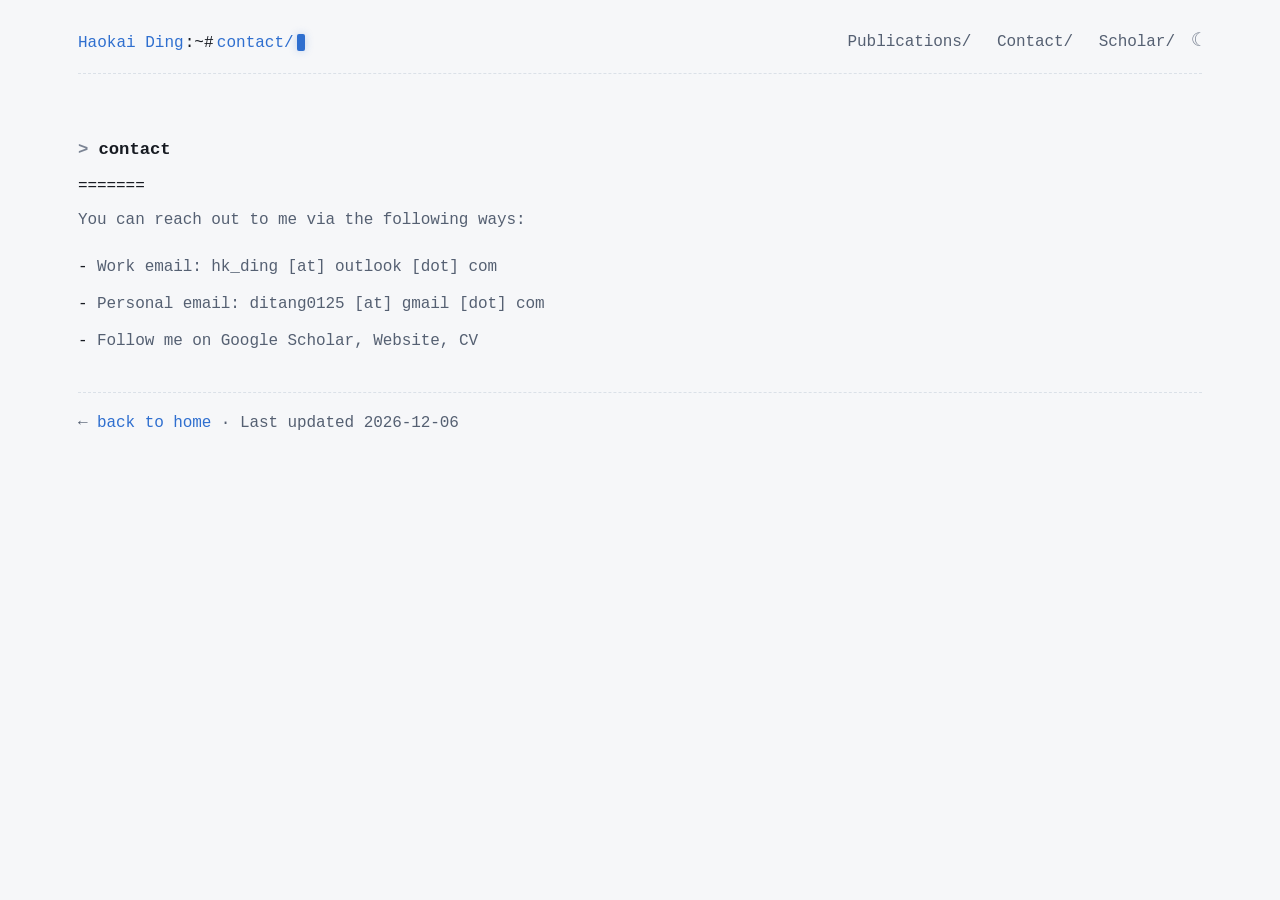
==== contact.html @ 255bdd1d "Create academic console homepage template Publish a terminal-inspired academic homepage template bas" ====
<!DOCTYPE html>
<html lang="en">
<head>
  <meta charset="UTF-8" />
  <title>Contact · Haokai Ding</title>
  <meta name="viewport" content="width=device-width, initial-scale=1.0" />
  <meta name="description" content="Contact information for Haokai Ding." />
  <meta name="color-scheme" content="light dark" />
  <link rel="stylesheet" href="styles.css" />
</head>
<body>
  <div class="container">
    <nav class="site-nav" aria-label="Primary">
      <div class="site-brand" aria-label="site mark"><span class="site-mark"><a class="site-mark-link" href="index.html">Haokai Ding</a><span class="site-mark-prompt">:~#</span></span><span class="site-path">contact/</span></div>
      <div class="nav-links">
        <a href="publications.html">Publications/</a>
        <a class="nav-active" href="contact.html">Contact/</a>
        <a href="https://scholar.google.com/citations?user=ikir1CUAAAAJ&hl=en" target="_blank" rel="noopener noreferrer">Scholar/</a>
      </div>
      <button id="theme-switcher" type="button" aria-label="Toggle dark mode">☾</button>
    </nav>

    <main class="main-content">
      <section class="content-section contact-page" id="contact">
        <h2>Contact</h2>
        <p class="intro-rule">=======</p>
        <p class="contact-lead">You can reach out to me via the following ways:</p>
        <ul class="contact-block">
          <li>Work email: <a href="mailto:hk_ding@outlook.com">hk_ding [at] outlook [dot] com</a></li>
          <li>Personal email: <a href="mailto:ditang0125@gmail.com">ditang0125 [at] gmail [dot] com</a></li>
          <li>Follow me on <a href="https://scholar.google.com/citations?user=ikir1CUAAAAJ&hl=en" target="_blank" rel="noopener noreferrer">Google Scholar</a>, <a href="https://hkding0125.github.io/" target="_blank" rel="noopener noreferrer">Website</a>, <a href="pdfs/Haokai_CV_EN.pdf" target="_blank" rel="noopener noreferrer">CV</a></li>
        </ul>
      </section>
    </main>

    <footer class="site-footer compact-footer">
      <p class="footer-meta">← <a href="index.html">back to home</a> · Last updated <time id="lastUpdated" datetime="">—</time></p>
    </footer>
  </div>

  <script src="scripts.js"></script>
</body>
</html>
---- styles.css ----
:root {
  --bg: #f6f7f9;
  --surface: #ffffff;
  --surface-soft: #f4f6f8;
  --text: #171b22;
  --text-soft: #556072;
  --text-faint: #7b8494;
  --line: #dbe1e8;
  --accent: #2f6fcf;
  --accent-soft: rgba(47, 111, 207, 0.08);
  --shadow: none;
  --font-mono: "JetBrains Mono", "IBM Plex Mono", "SFMono-Regular", Menlo, Consolas, "Liberation Mono", monospace;
  --content-width: 1180px;
}

* {
  box-sizing: border-box;
}

html {
  scroll-behavior: smooth;
}

body {
  margin: 0;
  background: var(--bg);
  color: var(--text);
  font-family: var(--font-mono);
  line-height: 1.82;
  letter-spacing: -0.005em;
  -webkit-font-smoothing: antialiased;
  -moz-osx-font-smoothing: grayscale;
}

@keyframes page-pop-in {
  0% {
    opacity: 0;
    transform: translateY(10px) scale(0.985);
  }

  100% {
    opacity: 1;
    transform: translateY(0) scale(1);
  }
}

html.theme-transition body,
html.theme-transition body *,
html.theme-transition body *::before,
html.theme-transition body *::after {
  transition: background-color 0.25s ease, color 0.25s ease, border-color 0.25s ease, opacity 0.25s ease;
}

img {
  max-width: 100%;
  height: auto;
}

button,
a {
  font: inherit;
}

a {
  color: var(--accent);
  text-decoration: none;
}

a:hover {
  text-decoration: underline;
}

.container {
  width: min(100%, var(--content-width));
  margin: 0 auto;
  padding: 28px 28px 64px;
}

.site-nav {
  display: flex;
  align-items: center;
  justify-content: space-between;
  gap: 16px;
  padding: 0 0 16px;
  margin-bottom: 48px;
  border-bottom: 1px dashed var(--line);
}

.site-brand {
  color: var(--text);
  font-weight: 500;
  text-transform: none;
  margin-right: auto;
  display: inline-flex;
  align-items: center;
  gap: 0.22ch;
  letter-spacing: 0;
  line-height: 1;
  white-space: nowrap;
}

.site-mark {
  display: inline-flex;
  align-items: center;
  gap: 0.12ch;
}

.site-mark-link,
.site-path {
  color: var(--accent);
}

.site-mark-link {
  text-decoration: none;
}

.site-mark-link:hover {
  text-decoration: none;
}

.site-mark-prompt {
  color: var(--text);
}

.site-path {
  margin-left: 0.12ch;
}

.site-brand::after {
  content: "";
  display: inline-block;
  flex: 0 0 auto;
  width: 0.88ch;
  height: 1.02em;
  margin-left: 0.1ch;
  align-self: center;
  background: var(--accent);
  border-radius: 2px;
  box-shadow: 0 0 0.55rem color-mix(in srgb, var(--accent) 28%, transparent);
  animation: hero-cursor-fade 1.6s ease-in-out infinite;
}

.nav-links {
  display: inline-flex;
  align-items: center;
  gap: 1.6rem;
  color: var(--text-soft);
  margin-left: auto;
}

.nav-links a {
  color: inherit;
  font-weight: 500;
  white-space: nowrap;
}

.nav-links a.nav-active,
.nav-links a:hover {
  color: var(--text-soft);
  text-decoration: none;
}

#theme-switcher {
  border: 0;
  background: transparent;
  color: var(--text-faint);
  padding: 0;
  cursor: pointer;
  font-size: 1.15rem;
  line-height: 1;
}

#theme-switcher:hover {
  background: transparent;
  color: var(--text-soft);
}

.hero,
.page-header,
.content-section,
.site-footer {
  opacity: 0;
  animation: page-pop-in 0.5s cubic-bezier(0.2, 0.8, 0.2, 1) forwards;
}

.hero,
.page-header {
  margin-bottom: 52px;
}

.hero {
  animation-delay: 0.04s;
  display: grid;
  grid-template-columns: 148px minmax(0, 1fr);
  gap: 44px;
  align-items: start;
}

.hero-media {
  display: flex;
  flex-direction: column;
  align-items: flex-start;
}

.content-section:nth-of-type(1) {
  animation-delay: 0.08s;
}

.content-section:nth-of-type(2) {
  animation-delay: 0.12s;
}

.content-section:nth-of-type(3) {
  animation-delay: 0.16s;
}

.content-section:nth-of-type(4) {
  animation-delay: 0.2s;
}

.content-section:nth-of-type(5) {
  animation-delay: 0.24s;
}

.content-section:nth-of-type(6) {
  animation-delay: 0.28s;
}

.content-section:nth-of-type(7) {
  animation-delay: 0.32s;
}

.content-section:nth-of-type(8) {
  animation-delay: 0.36s;
}

.site-footer {
  animation-delay: 0.4s;
}

@media (prefers-reduced-motion: reduce) {
  .hero,
  .page-header,
  .content-section,
  .site-footer {
    opacity: 1;
    animation: none;
  }

  .site-brand::after {
    animation: none;
    opacity: 0.82;
  }
}

.prompt-line {
  margin: 8px 0 0;
  color: var(--text-faint);
  font-size: 0.94rem;
}

h1 {
  margin: 0 0 14px;
  font-size: clamp(2.6rem, 5.8vw, 3.4rem);
  line-height: 1.08;
  font-weight: 700;
}

.intro-title {
  margin: 0;
  font-size: 1.15rem;
  font-weight: 700;
  text-transform: none;
}

.intro-title::before {
  content: none;
}

.intro-rule {
  margin: -2px 0 12px;
  color: var(--text);
  line-height: 1;
}

@keyframes hero-cursor-fade {
  0%, 18% {
    opacity: 0;
  }

  50% {
    opacity: 0.92;
  }

  100% {
    opacity: 0;
  }
}

.page-summary {
  margin: 0 0 14px;
  color: var(--text);
  text-wrap: pretty;
}

.hero-copy {
  max-width: none;
}

.hero-intro {
  padding-top: 2px;
  max-width: none;
}

.hero-intro p {
  margin: 0 0 20px;
  color: var(--text-soft);
  line-height: 1.78;
  text-align: left;
  text-justify: auto;
  hyphens: none;
}

.hero-intro p:last-child {
  margin-bottom: 0;
}

.intro-highlight {
  color: var(--text) !important;
}

.page-note,
.section-intro,
.pub-meta,
.pub-venue,
.news-text,
.stack-item p,
.detail-item p,
.footer-meta,
.visitor-map-fallback,
.plain-list,
.award-list,
.stack-tags {
  color: var(--text-soft);
}

.page-note,
.page-summary {
  max-width: none;
}

.hero-links {
  display: flex;
  flex-wrap: wrap;
  gap: 0.3rem 0.55rem;
  align-items: center;
  color: var(--text-faint);
}

.hero-links a {
  color: var(--text-soft);
}

.hero-links span {
  color: var(--line);
}


.contact-list li::after {
  content: " /";
  color: var(--line);
  margin-left: 8px;
}

.contact-list li:last-child::after {
  content: "";
  margin-left: 0;
}

.contact-list a {
  display: inline-block;
  padding: 2px 0;
}

.jump-line {
  margin-top: 10px;
  color: var(--text-faint);
}


.profile-container {
  position: relative;
  width: 148px;
  aspect-ratio: 2 / 3;
  border: 1px dashed var(--line);
  overflow: hidden;
  background: var(--surface);
}

.profile-image {
  position: absolute;
  inset: 0;
  width: 100%;
  height: 100%;
  object-fit: cover;
  transition: opacity 0.25s ease;
}

.profile-image.default {
  opacity: 1;
}

.profile-image.hover {
  opacity: 0;
}

.profile-container:hover .profile-image.default,
.profile-container.toggled .profile-image.default {
  opacity: 0;
}

.profile-container:hover .profile-image.hover,
.profile-container.toggled .profile-image.hover {
  opacity: 1;
}

.main-content {
  display: flex;
  flex-direction: column;
  gap: 42px;
}

.content-section {
  padding-top: 12px;
  scroll-margin-top: 24px;
}

.content-section > p,
.content-section > .section-intro {
  max-width: none;
  text-align: left;
  text-justify: auto;
  hyphens: none;
}

.section-heading {
  display: flex;
  align-items: baseline;
  justify-content: space-between;
  gap: 16px;
}

.section-link {
  white-space: nowrap;
  font-size: 0.92rem;
  color: var(--text-faint);
}

h2 {
  margin: 0 0 14px;
  font-size: 1.08rem;
  font-weight: 700;
  text-transform: lowercase;
}

h2::before {
  content: "> ";
  color: var(--text-faint);
}

h3 {
  margin: 0 0 6px;
  font-size: 1rem;
  font-weight: 700;
}

.group-title {
  margin: 18px 0 10px;
  color: var(--text-faint);
  text-transform: lowercase;
}

p {
  margin: 0;
}

.publication-list,
.news-list,
.plain-list,
.award-list {
  margin: 0;
  padding: 0;
}

.publication-list {
  list-style: none;
  display: flex;
  flex-direction: column;
  gap: 12px;
  counter-reset: publication;
}

.latest-publications {
  animation-delay: 0.14s;
}

.latest-publications h2::before {
  content: none;
}

.latest-heading {
  margin-bottom: 14px;
}

.latest-heading h2 {
  margin-bottom: 0;
  font-size: 1rem;
  font-weight: 700;
  text-transform: none;
}

.latest-heading-rule {
  margin-top: -3px;
  color: var(--text);
  line-height: 1.02;
  letter-spacing: 0.01em;
}

.selected-list {
  gap: 26px;
}

.selected-list .publication-item,
.selected-list .publication-item:first-child {
  position: static;
  padding-left: 0;
  padding-top: 0;
  border-top: 0;
}

.selected-list .publication-item::before {
  content: none;
}

.pub-title-line {
  display: block;
  line-height: 1.55;
}

.selected-list .pub-title {
  font-weight: 700;
  color: var(--text);
}

.inline-links {
  display: inline;
  margin-left: 0.18ch;
}

.inline-links .inline-link,
.inline-links a {
  margin-left: 0.16ch;
  color: #4e8fe8;
}

.pub-authors-line {
  margin-top: 3px;
  color: var(--text);
  line-height: 1.5;
}

.pub-venue-line {
  margin-top: 2px;
  color: var(--text-soft);
  line-height: 1.35;
}

.latest-publications-more {
  margin-top: 14px;
  color: var(--text-faint);
}

.latest-publications-more a {
  color: var(--text-faint);
}

.full-list .publication-item {
  position: relative;
  padding-left: 36px;
}

.full-list .publication-item::before {
  counter-increment: publication;
  content: "[" counter(publication) "]";
  position: absolute;
  left: 0;
  top: 0;
  color: var(--text-faint);
}

.publication-item {
  border-top: 1px dashed var(--line);
  padding-top: 14px;
}

.publication-item:first-child {
  padding-top: 0;
  border-top: 0;
}

.pub-title {
  color: var(--text);
  margin-bottom: 4px;
}

.pub-venue {
  margin-top: 2px;
}

.pub-links {
  display: flex;
  flex-wrap: wrap;
  gap: 8px 12px;
  margin-top: 8px;
}

.pub-links a,
.inline-link {
  color: var(--accent);
  background: transparent;
  border: 0;
  padding: 0;
  cursor: pointer;
}

.inline-link:hover,
.pub-links a:hover {
  text-decoration: underline;
}

.contact-lead {
  margin: 0 0 18px;
  color: var(--text-soft);
}

.contact-block {
  list-style: none;
  margin: 0;
  padding: 0;
}

.contact-block li {
  margin: 0 0 8px;
  color: var(--text-soft);
}

.contact-block a {
  color: inherit;
}

.contact-block a:hover {
  color: var(--text);
}

.contact-block li::before {
  content: "- ";
  color: var(--text);
}

.news-item {
  display: grid;
  grid-template-columns: 96px minmax(0, 1fr);
  gap: 18px;
  border-top: 1px dashed var(--line);
  padding-top: 12px;
}

.news-item:first-child {
  border-top: 0;
  padding-top: 0;
}

.news-date,
.detail-side,
.award-year {
  color: var(--text-faint);
  white-space: nowrap;
}

.stack-list,
.detail-list {
  display: flex;
  flex-direction: column;
  gap: 12px;
}

.stack-item,
.detail-item {
  border-top: 1px dashed var(--line);
  padding-top: 14px;
}

.stack-item:first-child,
.detail-item:first-child {
  border-top: 0;
  padding-top: 0;
}

.stack-tags {
  margin-top: 8px;
  font-size: 0.95rem;
}

.detail-item {
  display: grid;
  grid-template-columns: minmax(0, 1fr) auto;
  gap: 16px;
}

.logo-row {
  display: flex;
  align-items: flex-start;
  gap: 12px;
}

.logo-stack {
  display: flex;
  flex-direction: column;
  gap: 8px;
  flex-shrink: 0;
}

.entry-logo {
  width: 56px;
  height: 56px;
  object-fit: contain;
  border: none;
  background: transparent;
  padding: 0;
  flex-shrink: 0;
}

.entry-logo-wide {
  width: 56px;
}

.entry-logo-sjtu {
  width: 76px;
  height: 76px;
  padding: 0;
  object-fit: contain;
  object-position: center;
}

.plain-list {
  list-style: none;
  display: flex;
  flex-direction: column;
  gap: 8px;
}

.plain-list li,
.award-list li {
  border-top: 1px dashed var(--line);
  padding-top: 10px;
}

.plain-list li:first-child,
.award-list li:first-child {
  border-top: 0;
  padding-top: 0;
}

.award-group {
  display: flex;
  flex-direction: column;
  gap: 10px;
}

.award-list {
  list-style: none;
  display: flex;
  flex-direction: column;
  gap: 10px;
}

.award-list li {
  display: grid;
  grid-template-columns: minmax(0, 1fr) auto;
  gap: 12px;
}

.meta-badge {
  display: inline-block;
  margin-left: 8px;
  color: var(--text);
  border: 1px dashed var(--line);
  padding: 0 6px;
  font-size: 0.85rem;
}

.site-footer {
  margin-top: 40px;
  padding-top: 16px;
  border-top: 1px dashed var(--line);
}

.compact-footer {
  margin-top: 28px;
}

.footer-credit {
  margin-top: 6px;
  color: var(--text-faint);
  font-size: 0.92rem;
}

.footer-credit a {
  color: inherit;
}

.footer-credit a:hover {
  color: var(--text-soft);
}

.visitor-map {
  margin-top: 12px;
}

.visitor-map > div,
.visitor-map iframe,
.visitor-map img {
  width: 100% !important;
  max-width: 100% !important;
}

.visitor-map img,
.visitor-map iframe {
  display: block;
  border: 1px dashed var(--line);
}

.visitor-map-fallback {
  font-size: 0.95rem;
}

.visitor-map-fallback .fallback-help {
  display: none;
  margin-top: 8px;
}

.visitor-map-fallback.show-help .fallback-help {
  display: block;
}

.visitor-map-fallback[data-state="loaded"] {
  display: none;
}

.modal {
  position: fixed;
  inset: 0;
  background: rgba(10, 12, 16, 0.68);
  backdrop-filter: blur(4px);
  -webkit-backdrop-filter: blur(4px);
  opacity: 0;
  visibility: hidden;
  pointer-events: none;
  transition: opacity 0.22s ease, visibility 0.22s ease;
  z-index: 1000;
}

.modal.open {
  opacity: 1;
  visibility: visible;
  pointer-events: auto;
}

.modal-panel {
  position: relative;
  width: min(92vw, 900px);
  margin: 40px auto;
  border: 1px solid color-mix(in srgb, var(--line) 86%, transparent);
  background: color-mix(in srgb, var(--surface) 94%, transparent);
  border-radius: 16px;
  box-shadow: 0 24px 80px rgba(0, 0, 0, 0.18);
  overflow: hidden;
}

.video-panel {
  width: min(96vw, 1280px);
  height: min(88vh, 820px);
  max-width: none;
  background: #000;
  display: flex;
  align-items: center;
  justify-content: center;
}

.video-panel video,
.pdf-panel iframe {
  display: block;
  width: 100%;
}

.video-panel video {
  width: 100%;
  height: 100%;
  object-fit: contain;
  background: #000;
  max-height: none;
}

.pdf-panel {
  height: min(88vh, 920px);
}

.pdf-panel iframe {
  height: 100%;
  border: 0;
}

.close-button {
  position: absolute;
  top: 12px;
  right: 12px;
  width: 38px;
  height: 38px;
  border: 1px solid color-mix(in srgb, var(--line) 80%, transparent);
  background: color-mix(in srgb, var(--surface) 88%, transparent);
  color: var(--text);
  border-radius: 10px;
  cursor: pointer;
  backdrop-filter: blur(6px);
  -webkit-backdrop-filter: blur(6px);
}

.close-button:hover {
  background: color-mix(in srgb, var(--surface-soft) 92%, transparent);
}

body.dark-mode {
  --bg: #11141b;
  --surface: #161b22;
  --surface-soft: #1b212b;
  --text: #e7ebf2;
  --text-soft: #b6c0cf;
  --text-faint: #8e99ad;
  --line: #394354;
  --accent: #86abf4;
  --accent-soft: rgba(134, 171, 244, 0.1);
}

@media (max-width: 760px) {
  .hero {
    grid-template-columns: 96px minmax(0, 1fr);
    gap: 18px;
  }

  .hero-media {
    display: flex;
  }

  .profile-container {
    width: 96px;
  }
}

@media (max-width: 480px) {
  .container {
    padding: 14px 16px 28px;
  }

  .site-nav {
    display: grid;
    grid-template-columns: 1fr auto;
    grid-template-areas:
      "brand brand"
      "links theme";
    align-items: center;
    row-gap: 10px;
    column-gap: 10px;
    margin-bottom: 28px;
  }

  .site-brand {
    grid-area: brand;
    display: inline-flex;
    flex-wrap: nowrap;
    align-items: center;
    width: auto;
    max-width: 100%;
    font-size: 0.92rem;
    overflow: visible;
    scrollbar-width: none;
  }

  .site-brand::-webkit-scrollbar,
  .nav-links::-webkit-scrollbar {
    display: none;
  }

  .site-mark {
    gap: 0.08ch;
  }

  .site-path {
    display: none;
  }

  .site-brand::after {
    width: 0.62ch;
    height: 0.88em;
    margin-left: 0.08ch;
  }

  .nav-links {
    grid-area: links;
    justify-self: start;
    align-self: center;
    width: 100%;
    min-width: 0;
    display: flex;
    flex-wrap: nowrap;
    justify-content: flex-start;
    gap: 0.95rem;
    font-size: 0.88rem;
    line-height: 1.2;
    overflow-x: auto;
    white-space: nowrap;
    margin-left: 0;
    padding-left: 0;
  }

  #theme-switcher {
    grid-area: theme;
    justify-self: end;
    align-self: center;
    font-size: 1rem;
    color: var(--text-soft);
  }

  .hero {
    grid-template-columns: 72px minmax(0, 1fr);
    gap: 12px;
    margin-bottom: 34px;
  }

  .hero-media {
    display: flex;
    align-items: flex-start;
  }

  .profile-container {
    width: 72px;
  }

  .hero-intro {
    padding-top: 0;
  }

  .hero-links {
    gap: 0.2rem 0.45rem;
    font-size: 0.9rem;
    line-height: 1.5;
    margin-bottom: 14px;
  }

  .hero-intro p {
    margin-bottom: 14px;
    line-height: 1.62;
    font-size: 0.98rem;
  }

  .intro-highlight {
    line-height: 1.56;
  }

  .main-content {
    gap: 34px;
  }

  .content-section {
    padding-top: 6px;
  }

  h2 {
    margin-bottom: 10px;
    font-size: 1rem;
  }

  .latest-heading {
    margin-bottom: 10px;
  }

  .latest-heading h2 {
    font-size: 1rem;
  }

  .latest-heading-rule {
    margin-top: -2px;
    line-height: 1;
  }

  .selected-list {
    gap: 18px;
  }

  .pub-title-line {
    display: block;
    line-height: 1.52;
  }

  .selected-list .pub-title,
  .pub-title {
    font-size: 0.98rem;
  }

  .inline-links {
    display: block;
    margin-left: 0;
    margin-top: 4px;
    line-height: 1.45;
  }

  .inline-links .inline-link,
  .inline-links a {
    margin-left: 0;
    margin-right: 0.45rem;
  }

  .pub-authors-line,
  .pub-venue-line {
    line-height: 1.45;
  }

  .news-item {
    gap: 4px;
  }

  .news-date {
    font-size: 0.92rem;
  }

  .detail-item,
  .award-list li,
  .news-item {
    grid-template-columns: 1fr;
  }

  .detail-item p,
  .news-text,
  .stack-item p,
  .content-section > p,
  .content-section > .section-intro,
  .contact-lead,
  .contact-block li {
    text-align: left;
    text-justify: auto;
    hyphens: none;
  }

  .logo-row {
    flex-direction: column;
    align-items: flex-start;
    gap: 8px;
  }

  .logo-stack {
    flex-direction: row;
    gap: 8px;
  }

  .entry-logo,
  .entry-logo-sjtu {
    width: 60px;
    height: 60px;
  }

  .contact-block li {
    line-height: 1.6;
    overflow-wrap: anywhere;
    word-break: break-word;
  }

  .modal-panel {
    width: 95vw;
    margin: 18px auto;
  }

  .video-panel {
    height: min(62vh, 420px);
  }
}
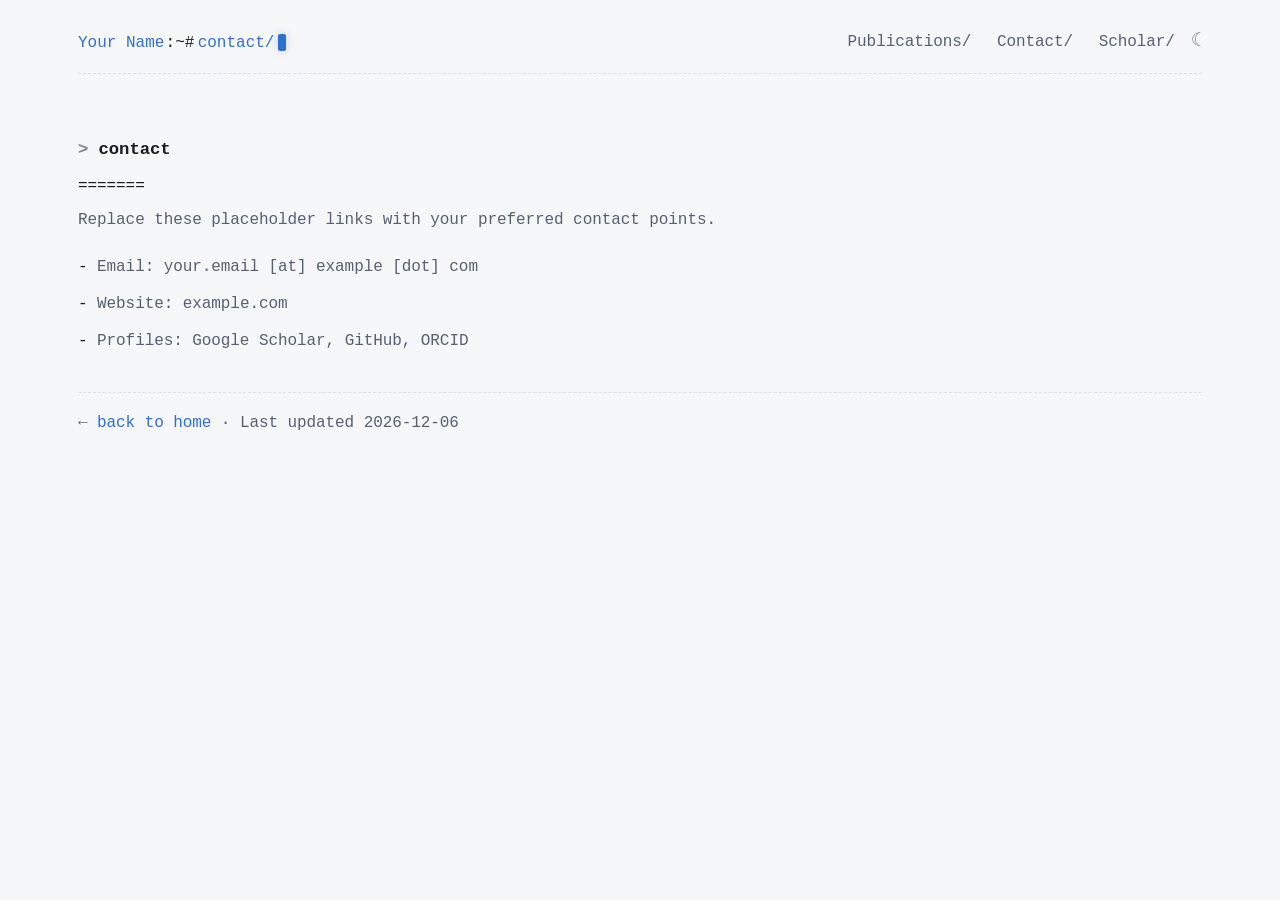
==== commit eaf3aa57: "Convert personal site into reusable template Replace personal content with reusable placeholders, re" ====
--- a/contact.html
+++ b/contact.html
@@ -2,20 +2,20 @@
 <html lang="en">
 <head>
   <meta charset="UTF-8" />
-  <title>Contact · Haokai Ding</title>
+  <title>Contact · Your Name</title>
   <meta name="viewport" content="width=device-width, initial-scale=1.0" />
-  <meta name="description" content="Contact information for Haokai Ding." />
+  <meta name="description" content="Contact information for Your Name." />
   <meta name="color-scheme" content="light dark" />
   <link rel="stylesheet" href="styles.css" />
 </head>
 <body>
   <div class="container">
     <nav class="site-nav" aria-label="Primary">
-      <div class="site-brand" aria-label="site mark"><span class="site-mark"><a class="site-mark-link" href="index.html">Haokai Ding</a><span class="site-mark-prompt">:~#</span></span><span class="site-path">contact/</span></div>
+      <div class="site-brand" aria-label="site mark"><span class="site-mark"><a class="site-mark-link" href="index.html">Your Name</a><span class="site-mark-prompt">:~#</span></span><span class="site-path">contact/</span></div>
       <div class="nav-links">
         <a href="publications.html">Publications/</a>
         <a class="nav-active" href="contact.html">Contact/</a>
-        <a href="https://scholar.google.com/citations?user=ikir1CUAAAAJ&hl=en" target="_blank" rel="noopener noreferrer">Scholar/</a>
+        <a href="https://scholar.google.com/" target="_blank" rel="noopener noreferrer">Scholar/</a>
       </div>
       <button id="theme-switcher" type="button" aria-label="Toggle dark mode">☾</button>
     </nav>
@@ -24,11 +24,11 @@
       <section class="content-section contact-page" id="contact">
         <h2>Contact</h2>
         <p class="intro-rule">=======</p>
-        <p class="contact-lead">You can reach out to me via the following ways:</p>
+        <p class="contact-lead">Replace these placeholder links with your preferred contact points.</p>
         <ul class="contact-block">
-          <li>Work email: <a href="mailto:hk_ding@outlook.com">hk_ding [at] outlook [dot] com</a></li>
-          <li>Personal email: <a href="mailto:ditang0125@gmail.com">ditang0125 [at] gmail [dot] com</a></li>
-          <li>Follow me on <a href="https://scholar.google.com/citations?user=ikir1CUAAAAJ&hl=en" target="_blank" rel="noopener noreferrer">Google Scholar</a>, <a href="https://hkding0125.github.io/" target="_blank" rel="noopener noreferrer">Website</a>, <a href="pdfs/Haokai_CV_EN.pdf" target="_blank" rel="noopener noreferrer">CV</a></li>
+          <li>Email: <a href="mailto:your.email@example.com">your.email [at] example [dot] com</a></li>
+          <li>Website: <a href="https://example.com" target="_blank" rel="noopener noreferrer">example.com</a></li>
+          <li>Profiles: <a href="https://scholar.google.com/" target="_blank" rel="noopener noreferrer">Google Scholar</a>, <a href="https://github.com/" target="_blank" rel="noopener noreferrer">GitHub</a>, <a href="https://orcid.org/" target="_blank" rel="noopener noreferrer">ORCID</a></li>
         </ul>
       </section>
     </main>
